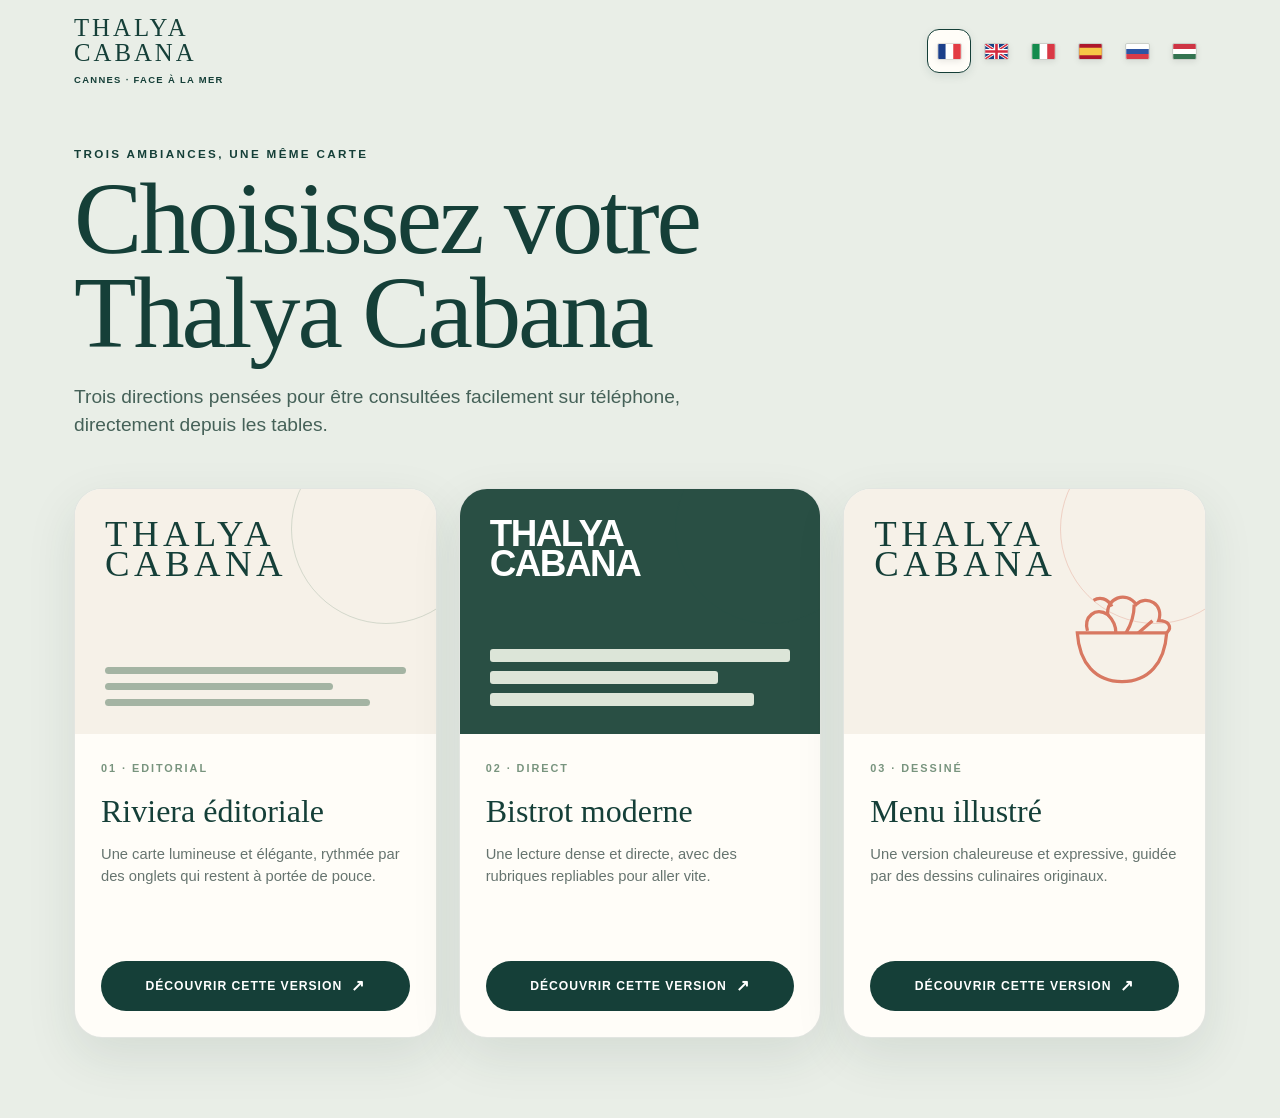
==== index.html @ 879c3354 "feat: add multilingual Thalya Cabana menu" ====
<!doctype html>
<html lang="fr">
<head>
  <meta charset="utf-8">
  <meta name="viewport" content="width=device-width, initial-scale=1">
  <meta name="theme-color" content="#e9eee7">
  <title>Thalya Cabana · Propositions de menu</title>
  <link rel="stylesheet" href="assets/base.css">
  <link rel="stylesheet" href="assets/showcase.css">
  <script defer src="assets/i18n.js"></script>
  <script defer src="assets/app.js"></script>
</head>
<body>
  <a class="skip-link" href="#main" data-i18n="skip">Aller au contenu</a>
  <header class="site-header showcase-header">
    <a class="brand" href="index.html" aria-label="Thalya Cabana, accueil" data-i18n-aria="homeLabel">
      <strong>Thalya<br>Cabana</strong><span data-i18n="brandLine">Cannes · face à la mer</span>
    </a>
    <div class="language-switcher" data-language-switcher aria-label="Choix de la langue" data-i18n-aria="languageChoice"></div>
  </header>

  <main class="showcase-main" id="main">
    <section class="showcase-intro">
      <p class="eyebrow" data-i18n="chooseEyebrow">Trois ambiances, une même carte</p>
      <h1 data-i18n="chooseTitle">Choisissez votre Thalya Cabana</h1>
      <p data-i18n="chooseIntro">Trois directions pensées pour être consultées facilement sur téléphone, directement depuis les tables.</p>
    </section>

    <section class="concept-grid" aria-label="Propositions de menu" data-i18n-aria="conceptsLabel">
      <article class="concept-card riviera">
        <div class="concept-preview" aria-hidden="true">
          <div class="mini-brand"><span>Thalya</span><span>Cabana</span></div>
          <div class="mini-lines"><i></i><i></i><i></i></div>
        </div>
        <div class="concept-copy">
          <span class="concept-number">01 · EDITORIAL</span>
          <h2 data-i18n="rivieraTitle">Riviera éditoriale</h2>
          <p data-i18n="rivieraDesc">Une carte lumineuse et élégante, rythmée par des onglets qui restent à portée de pouce.</p>
          <a class="concept-link" href="riviera.html" data-i18n="openVersion">Découvrir cette version</a>
        </div>
      </article>

      <article class="concept-card bistrot">
        <div class="concept-preview" aria-hidden="true">
          <div class="mini-brand"><span>Thalya</span><span>Cabana</span></div>
          <div class="mini-lines"><i></i><i></i><i></i></div>
        </div>
        <div class="concept-copy">
          <span class="concept-number">02 · DIRECT</span>
          <h2 data-i18n="bistrotTitle">Bistrot moderne</h2>
          <p data-i18n="bistrotDesc">Une lecture dense et directe, avec des rubriques repliables pour aller vite.</p>
          <a class="concept-link" href="bistrot.html" data-i18n="openVersion">Découvrir cette version</a>
        </div>
      </article>

      <article class="concept-card illustrated">
        <div class="concept-preview" aria-hidden="true">
          <div class="mini-brand"><span>Thalya</span><span>Cabana</span></div>
          <svg class="preview-doodle"><use href="assets/icons.svg#bowl"></use></svg>
        </div>
        <div class="concept-copy">
          <span class="concept-number">03 · DESSINÉ</span>
          <h2 data-i18n="illustratedTitle">Menu illustré</h2>
          <p data-i18n="illustratedDesc">Une version chaleureuse et expressive, guidée par des dessins culinaires originaux.</p>
          <a class="concept-link" href="illustre.html" data-i18n="openVersion">Découvrir cette version</a>
        </div>
      </article>
    </section>
  </main>
</body>
</html>
---- assets/base.css ----
:root {
  --cream: #f6f1e8;
  --paper: #fffdf8;
  --sage: #78947e;
  --sage-light: #dce5d8;
  --forest: #153f38;
  --ink: #1c302c;
  --muted: #66746f;
  --coral: #d87861;
  --line: rgba(21, 63, 56, 0.18);
  --shadow: 0 18px 50px rgba(30, 55, 46, 0.1);
  --sans: ui-sans-serif, -apple-system, BlinkMacSystemFont, "Segoe UI", sans-serif;
  --serif: ui-serif, Georgia, "Times New Roman", serif;
}

*, *::before, *::after { box-sizing: border-box; }
html { scroll-behavior: smooth; background: var(--cream); }
body { margin: 0; color: var(--ink); background: var(--cream); font-family: var(--sans); line-height: 1.5; }
button, a { -webkit-tap-highlight-color: transparent; }
a { color: inherit; }
img, svg { display: block; }
button { font: inherit; }
:focus-visible { outline: 3px solid var(--coral); outline-offset: 3px; }

.skip-link {
  position: fixed; left: 12px; top: 8px; z-index: 1000; padding: 10px 14px;
  color: white; background: var(--forest); border-radius: 8px; transform: translateY(-150%);
}
.skip-link:focus { transform: none; }

.site-header {
  position: relative; z-index: 30; display: flex; align-items: flex-start; justify-content: space-between;
  gap: 10px; width: min(1180px, 100%); margin: 0 auto; padding: 16px 16px 10px;
}
.brand { display: inline-flex; flex-direction: column; flex: 0 1 145px; text-decoration: none; color: var(--forest); }
.brand strong { font-family: var(--serif); font-size: clamp(1.15rem, 6vw, 1.55rem); font-weight: 500; line-height: .86; letter-spacing: .12em; text-transform: uppercase; }
.brand span { margin-top: 7px; font-size: .59rem; font-weight: 700; letter-spacing: .14em; text-transform: uppercase; }

.language-switcher { display: grid; grid-template-columns: repeat(3, 44px); gap: 3px; justify-content: end; }
.language-button {
  display: grid; width: 44px; height: 44px; place-items: center; padding: 0; border: 1px solid transparent;
  border-radius: 12px; background: transparent; cursor: pointer; transition: background .2s, border-color .2s, transform .2s;
}
.language-button img { width: 25px; height: 17px; border: 1px solid rgba(0,0,0,.13); border-radius: 2px; box-shadow: 0 2px 6px rgba(0,0,0,.08); }
.language-button:hover { background: rgba(255,255,255,.7); }
.language-button[aria-pressed="true"] { border-color: var(--forest); background: var(--paper); box-shadow: 0 3px 10px rgba(21,63,56,.1); }
.language-button:active { transform: scale(.94); }

.menu-hero { position: relative; padding: 36px 20px 42px; text-align: center; overflow: hidden; }
.menu-hero::before { content: ""; position: absolute; inset: 0; pointer-events: none; }
.eyebrow { margin: 0 0 10px; color: var(--sage); font-size: .73rem; font-weight: 800; letter-spacing: .2em; text-transform: uppercase; }
.menu-hero h1 { position: relative; margin: 0; color: var(--forest); font-family: var(--serif); font-size: clamp(3.2rem, 17vw, 6.8rem); font-weight: 400; line-height: .78; letter-spacing: .08em; text-transform: uppercase; }
.menu-hero h1 span { display: block; }
.menu-hero-tagline { position: relative; margin: 24px auto 0; font-size: .78rem; font-weight: 700; letter-spacing: .12em; text-transform: uppercase; }
.menu-hero-note { position: relative; margin: 6px 0 0; font-family: var(--serif); font-size: 1.2rem; font-style: italic; }

.menu-shell { width: min(1120px, 100%); margin: 0 auto; padding: 0 14px 100px; }
.menu-section { scroll-margin-top: 132px; }
.section-heading { display: flex; align-items: center; gap: 12px; margin-bottom: 16px; }
.section-heading h2 { margin: 0; color: var(--forest); font-family: var(--serif); font-size: clamp(1.65rem, 8vw, 2.4rem); font-weight: 500; line-height: 1; }
.section-icon { width: 42px; height: 42px; flex: 0 0 42px; color: var(--coral); fill: none; stroke: currentColor; stroke-linecap: round; stroke-linejoin: round; stroke-width: 2; }
.section-subtitle { margin: 5px 0 0; color: var(--sage); font-size: .72rem; font-weight: 800; letter-spacing: .09em; text-transform: uppercase; }
.items-list { display: grid; gap: 0; }
.menu-item { position: relative; padding: 13px 0; border-bottom: 1px solid var(--line); }
.menu-item:last-child { border-bottom: 0; }
.item-main { display: grid; grid-template-columns: minmax(0, 1fr) auto; align-items: baseline; gap: 12px; }
.item-name { min-width: 0; font-size: .92rem; font-weight: 800; letter-spacing: .025em; text-transform: uppercase; overflow-wrap: anywhere; }
.item-price { color: var(--forest); font-family: var(--serif); font-size: 1.12rem; font-variant-numeric: tabular-nums; white-space: nowrap; }
.item-details { max-width: 46rem; margin: 3px 0 0; color: var(--muted); font-size: .75rem; line-height: 1.48; }

.back-link { display: inline-flex; align-items: center; gap: 8px; min-height: 44px; margin: 12px 16px; color: var(--forest); font-size: .75rem; font-weight: 800; letter-spacing: .08em; text-decoration: none; text-transform: uppercase; }
.back-link::before { content: "←"; font-size: 1.1rem; }
.site-footer { padding: 34px 20px 42px; color: var(--cream); background: var(--forest); text-align: center; }
.footer-brand { margin: 0 0 12px; font-family: var(--serif); font-size: 1.55rem; letter-spacing: .12em; text-transform: uppercase; }
.footer-note { margin: 0 0 20px; color: var(--sage-light); font-family: var(--serif); font-style: italic; }
.footer-links { display: flex; flex-wrap: wrap; justify-content: center; gap: 8px 20px; font-size: .78rem; font-weight: 700; letter-spacing: .04em; }
.footer-links a { min-height: 44px; display: inline-flex; align-items: center; color: white; text-underline-offset: 4px; }

@media (max-width: 350px) {
  .site-header { gap: 4px; padding-inline: 10px; }
  .brand { flex-basis: 116px; }
  .brand strong { font-size: 1.05rem; letter-spacing: .08em; }
  .brand span { font-size: .5rem; }
  .language-switcher { grid-template-columns: repeat(3, 40px); }
  .language-button { width: 40px; height: 44px; }
}

@media (min-width: 560px) {
  .site-header { align-items: center; padding-inline: 24px; }
  .brand { flex-basis: 220px; }
  .brand strong { line-height: 1; }
  .language-switcher { grid-template-columns: repeat(6, 44px); }
  .menu-shell { padding-inline: 24px; }
}

@media (min-width: 800px) {
  .menu-hero { padding-block: 60px 70px; }
  .menu-hero h1 span { display: inline; }
  .menu-hero h1 span + span::before { content: " "; }
  .menu-grid { display: grid; grid-template-columns: repeat(2, minmax(0, 1fr)); gap: 28px; align-items: start; }
}

@media (prefers-reduced-motion: reduce) {
  html { scroll-behavior: auto; }
  *, *::before, *::after { animation-duration: .01ms !important; animation-iteration-count: 1 !important; transition-duration: .01ms !important; }
}
---- assets/showcase.css ----
body { background: #e9eee7; }
.showcase-header { position: relative; }
.showcase-main { width: min(1180px, 100%); margin: 0 auto; padding: 48px 16px 80px; }
.showcase-intro { max-width: 780px; }
.showcase-intro .eyebrow { color: var(--forest); }
.showcase-intro h1 { margin: 0; color: var(--forest); font-family: var(--serif); font-size: clamp(2.8rem, 12vw, 6.4rem); font-weight: 400; line-height: .92; letter-spacing: -.03em; }
.showcase-intro > p:last-child { max-width: 630px; margin: 22px 0 0; color: #456158; font-size: clamp(1rem, 3vw, 1.2rem); }
.concept-grid { display: grid; gap: 22px; margin-top: 48px; }
.concept-card { --accent: var(--sage); position: relative; display: flex; min-height: 480px; flex-direction: column; overflow: hidden; border: 1px solid rgba(21,63,56,.12); border-radius: 28px; color: var(--ink); background: var(--paper); box-shadow: var(--shadow); }
.concept-preview { position: relative; min-height: 245px; padding: 30px; overflow: hidden; background: var(--cream); }
.concept-preview::after { content: ""; position: absolute; width: 190px; height: 190px; right: -45px; top: -55px; border: 1px solid var(--accent); border-radius: 50%; opacity: .28; }
.mini-brand { position: relative; z-index: 1; color: var(--forest); font-family: var(--serif); font-size: 2.3rem; line-height: .8; letter-spacing: .12em; text-transform: uppercase; }
.mini-brand span { display: block; }
.mini-lines { position: absolute; inset: auto 30px 28px; display: grid; gap: 9px; }
.mini-lines i { display: block; height: 7px; border-radius: 10px; background: color-mix(in srgb, var(--accent), transparent 35%); }
.mini-lines i:nth-child(2) { width: 76%; }.mini-lines i:nth-child(3) { width: 88%; }
.concept-card.bistrot { --accent: #294f44; }
.concept-card.bistrot .concept-preview { color: white; background: #294f44; }
.concept-card.bistrot .mini-brand { color: white; font-family: var(--sans); font-weight: 900; letter-spacing: -.04em; }
.concept-card.bistrot .mini-lines i { height: 13px; border-radius: 3px; background: #dce5d8; }
.concept-card.illustrated { --accent: var(--coral); }
.preview-doodle { position: absolute; right: 18px; bottom: 30px; width: 130px; height: 130px; color: var(--coral); fill: none; stroke: currentColor; stroke-width: 1.6; }
.concept-copy { display: flex; flex: 1; flex-direction: column; padding: 26px; }
.concept-number { color: var(--sage); font-size: .68rem; font-weight: 900; letter-spacing: .18em; }
.concept-copy h2 { margin: 10px 0 8px; color: var(--forest); font-family: var(--serif); font-size: 2rem; font-weight: 500; }
.concept-copy p { margin: 0; color: var(--muted); font-size: .92rem; }
.concept-link { display: inline-flex; align-items: center; justify-content: center; min-height: 50px; margin-top: auto; padding: 12px 20px; border-radius: 999px; color: white; background: var(--forest); font-size: .76rem; font-weight: 800; letter-spacing: .08em; text-decoration: none; text-transform: uppercase; }
.concept-link::after { content: "↗"; margin-left: 9px; font-size: 1rem; }
@media (min-width: 760px) { .showcase-main { padding-inline: 24px; }.concept-grid { grid-template-columns: repeat(3, minmax(0,1fr)); }.concept-card { min-height: 550px; } }
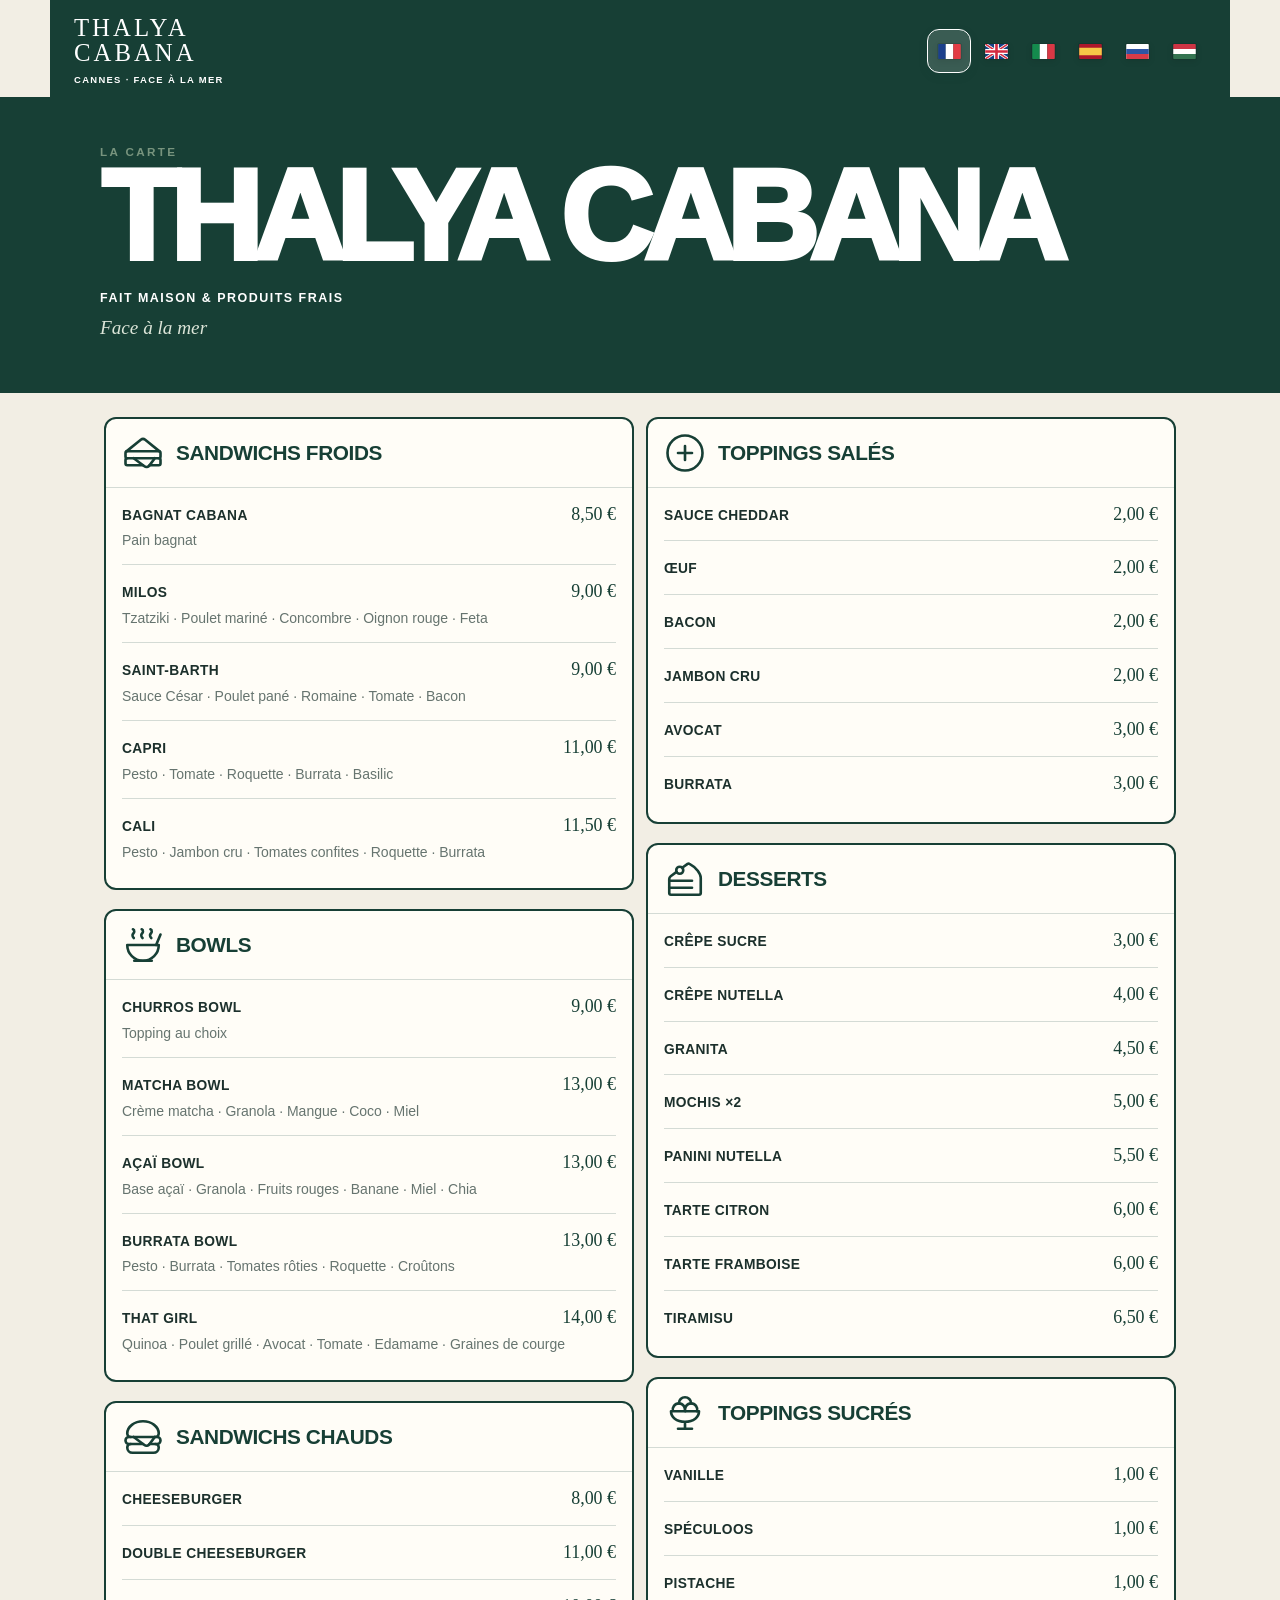
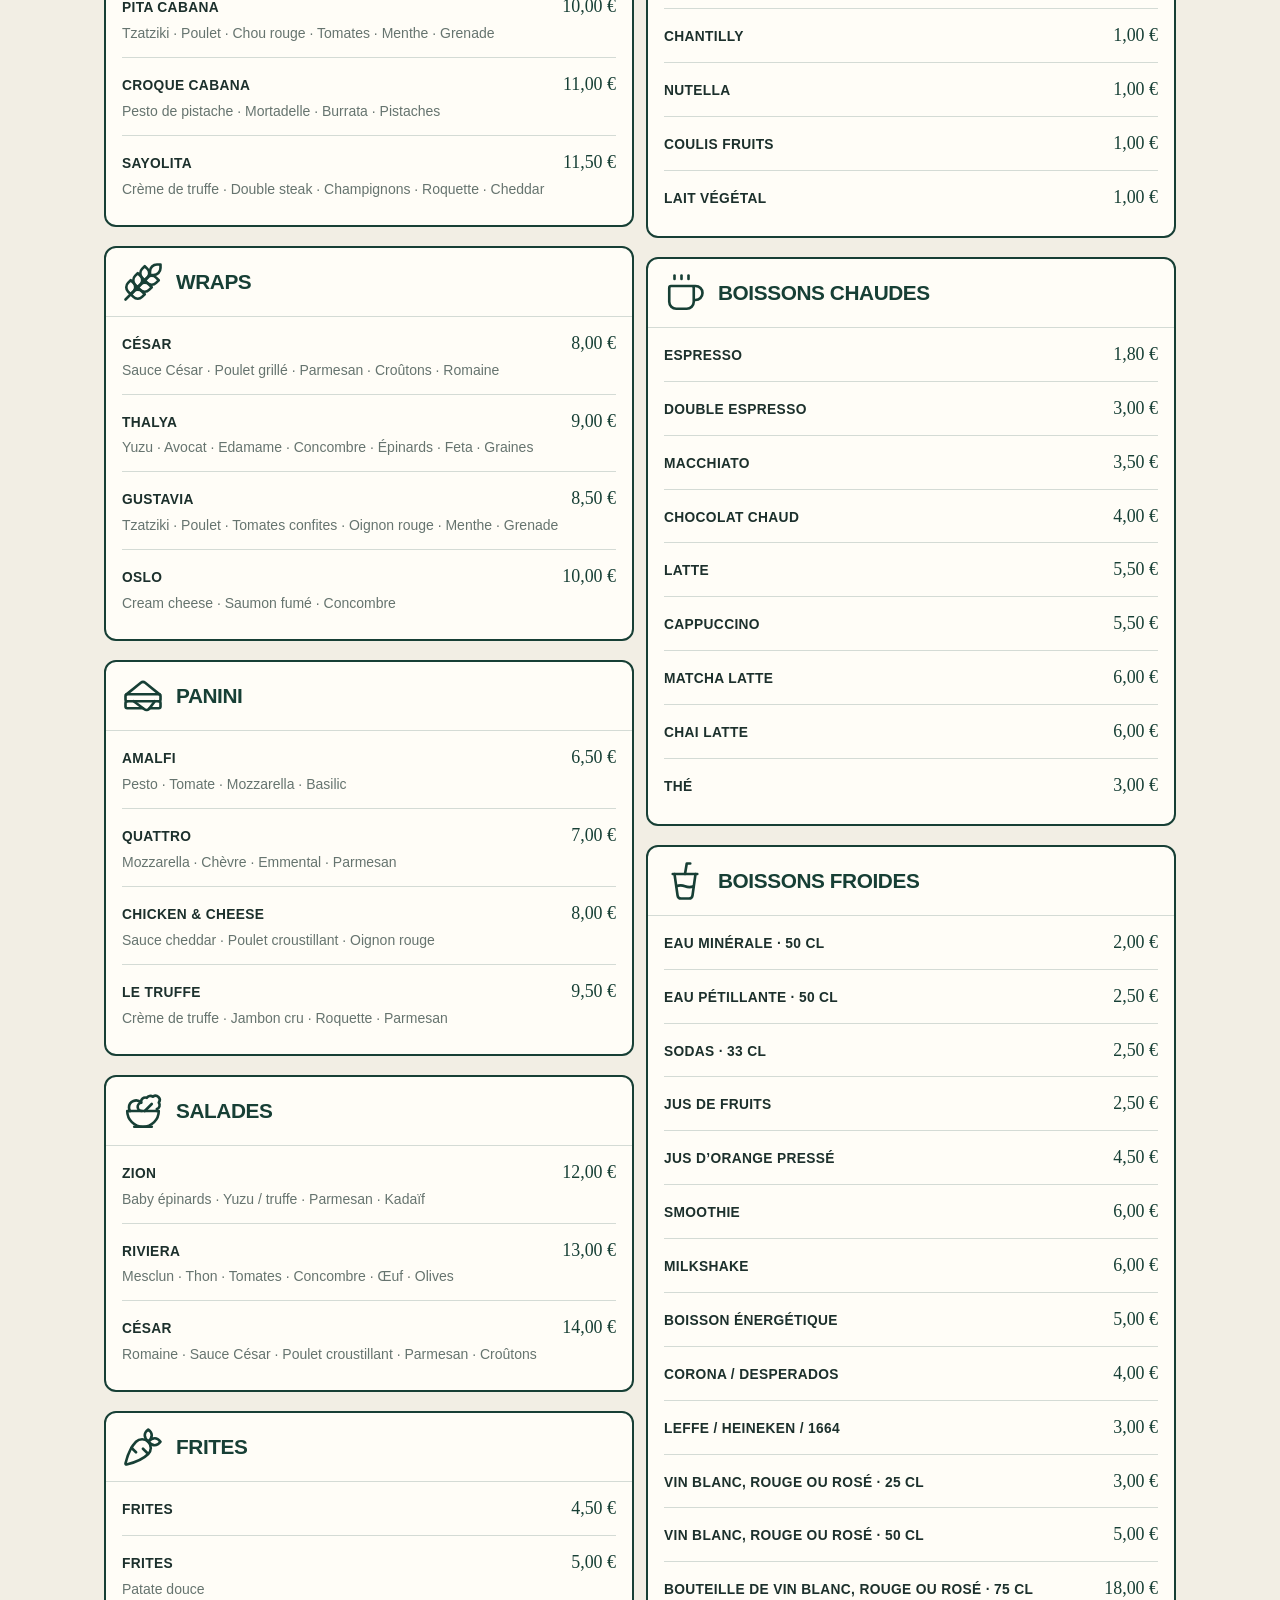
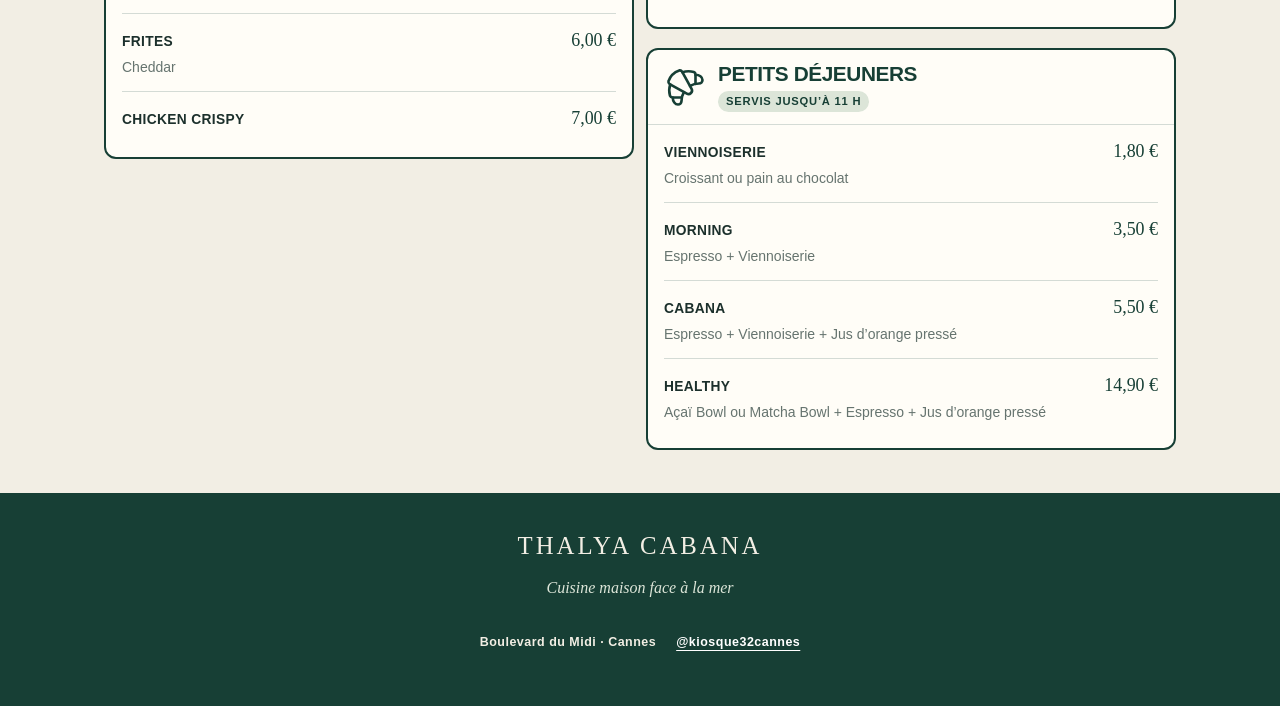
==== commit 95e718e3: "Simplify site to the Bistrot menu" ====
--- a/index.html
+++ b/index.html
@@ -3,69 +3,39 @@
 <head>
   <meta charset="utf-8">
   <meta name="viewport" content="width=device-width, initial-scale=1">
-  <meta name="theme-color" content="#e9eee7">
-  <title>Thalya Cabana · Propositions de menu</title>
+  <meta name="theme-color" content="#173f35">
+  <title>Thalya Cabana &middot; Menu</title>
   <link rel="stylesheet" href="assets/base.css">
-  <link rel="stylesheet" href="assets/showcase.css">
+  <link rel="stylesheet" href="assets/bistrot.css">
   <script defer src="assets/i18n.js"></script>
+  <script defer src="assets/menu-data.js"></script>
   <script defer src="assets/app.js"></script>
 </head>
-<body>
+<body class="variant-bistrot">
   <a class="skip-link" href="#main" data-i18n="skip">Aller au contenu</a>
-  <header class="site-header showcase-header">
-    <a class="brand" href="index.html" aria-label="Thalya Cabana, accueil" data-i18n-aria="homeLabel">
-      <strong>Thalya<br>Cabana</strong><span data-i18n="brandLine">Cannes · face à la mer</span>
-    </a>
+  <header class="site-header">
+    <a class="brand" href="#main" aria-label="Thalya Cabana, menu" data-i18n-aria="homeLabel"><strong>Thalya<br>Cabana</strong><span data-i18n="brandLine">Cannes &middot; face &agrave; la mer</span></a>
     <div class="language-switcher" data-language-switcher aria-label="Choix de la langue" data-i18n-aria="languageChoice"></div>
   </header>
-
-  <main class="showcase-main" id="main">
-    <section class="showcase-intro">
-      <p class="eyebrow" data-i18n="chooseEyebrow">Trois ambiances, une même carte</p>
-      <h1 data-i18n="chooseTitle">Choisissez votre Thalya Cabana</h1>
-      <p data-i18n="chooseIntro">Trois directions pensées pour être consultées facilement sur téléphone, directement depuis les tables.</p>
-    </section>
-
-    <section class="concept-grid" aria-label="Propositions de menu" data-i18n-aria="conceptsLabel">
-      <article class="concept-card riviera">
-        <div class="concept-preview" aria-hidden="true">
-          <div class="mini-brand"><span>Thalya</span><span>Cabana</span></div>
-          <div class="mini-lines"><i></i><i></i><i></i></div>
-        </div>
-        <div class="concept-copy">
-          <span class="concept-number">01 · EDITORIAL</span>
-          <h2 data-i18n="rivieraTitle">Riviera éditoriale</h2>
-          <p data-i18n="rivieraDesc">Une carte lumineuse et élégante, rythmée par des onglets qui restent à portée de pouce.</p>
-          <a class="concept-link" href="riviera.html" data-i18n="openVersion">Découvrir cette version</a>
-        </div>
-      </article>
-
-      <article class="concept-card bistrot">
-        <div class="concept-preview" aria-hidden="true">
-          <div class="mini-brand"><span>Thalya</span><span>Cabana</span></div>
-          <div class="mini-lines"><i></i><i></i><i></i></div>
-        </div>
-        <div class="concept-copy">
-          <span class="concept-number">02 · DIRECT</span>
-          <h2 data-i18n="bistrotTitle">Bistrot moderne</h2>
-          <p data-i18n="bistrotDesc">Une lecture dense et directe, avec des rubriques repliables pour aller vite.</p>
-          <a class="concept-link" href="bistrot.html" data-i18n="openVersion">Découvrir cette version</a>
-        </div>
-      </article>
-
-      <article class="concept-card illustrated">
-        <div class="concept-preview" aria-hidden="true">
-          <div class="mini-brand"><span>Thalya</span><span>Cabana</span></div>
-          <svg class="preview-doodle"><use href="assets/icons.svg#bowl"></use></svg>
-        </div>
-        <div class="concept-copy">
-          <span class="concept-number">03 · DESSINÉ</span>
-          <h2 data-i18n="illustratedTitle">Menu illustré</h2>
-          <p data-i18n="illustratedDesc">Une version chaleureuse et expressive, guidée par des dessins culinaires originaux.</p>
-          <a class="concept-link" href="illustre.html" data-i18n="openVersion">Découvrir cette version</a>
-        </div>
-      </article>
-    </section>
+  <main id="main">
+    <section class="menu-hero"><div class="menu-hero-inner">
+      <p class="eyebrow" data-i18n="menu">La carte</p>
+      <h1><span>Thalya</span><span>Cabana</span></h1>
+      <p class="menu-hero-tagline" data-i18n="madeFresh">Fait maison &amp; produits frais</p>
+      <p class="menu-hero-note" data-i18n="facingSea">Face &agrave; la mer</p>
+    </div></section>
+    <nav class="bistrot-category-nav" data-i18n-aria="categories">
+      <div class="bistrot-category-tabs" data-bistrot-category-tabs></div>
+    </nav>
+    <div class="menu-shell"><div class="accordion-menu" data-menu-root></div></div>
   </main>
+  <footer class="site-footer">
+    <p class="footer-brand">Thalya Cabana</p>
+    <p class="footer-note" data-i18n="footerNote">Cuisine maison face &agrave; la mer</p>
+    <div class="footer-links">
+      <span data-i18n="address">Boulevard du Midi &middot; Cannes</span>
+      <a href="https://www.instagram.com/kiosque32cannes/" data-i18n-aria="instagramLabel">@kiosque32cannes</a>
+    </div>
+  </footer>
 </body>
 </html>
--- a/assets/base.css
+++ b/assets/base.css
@@ -68,13 +68,13 @@
 .item-price { color: var(--forest); font-family: var(--serif); font-size: 1.12rem; font-variant-numeric: tabular-nums; white-space: nowrap; }
 .item-details { max-width: 46rem; margin: 3px 0 0; color: var(--muted); font-size: .75rem; line-height: 1.48; }
 
-.back-link { display: inline-flex; align-items: center; gap: 8px; min-height: 44px; margin: 12px 16px; color: var(--forest); font-size: .75rem; font-weight: 800; letter-spacing: .08em; text-decoration: none; text-transform: uppercase; }
-.back-link::before { content: "←"; font-size: 1.1rem; }
 .site-footer { padding: 34px 20px 42px; color: var(--cream); background: var(--forest); text-align: center; }
 .footer-brand { margin: 0 0 12px; font-family: var(--serif); font-size: 1.55rem; letter-spacing: .12em; text-transform: uppercase; }
 .footer-note { margin: 0 0 20px; color: var(--sage-light); font-family: var(--serif); font-style: italic; }
-.footer-links { display: flex; flex-wrap: wrap; justify-content: center; gap: 8px 20px; font-size: .78rem; font-weight: 700; letter-spacing: .04em; }
-.footer-links a { min-height: 44px; display: inline-flex; align-items: center; color: white; text-underline-offset: 4px; }
+.footer-links { display: flex; flex-direction: column; align-items: center; justify-content: center; gap: 0; font-size: .78rem; font-weight: 700; letter-spacing: .04em; }
+.footer-links > span,
+.footer-links > a { display: inline-flex; min-height: 44px; align-items: center; justify-content: center; }
+.footer-links a { color: white; text-underline-offset: 4px; }
 
 @media (max-width: 350px) {
   .site-header { gap: 4px; padding-inline: 10px; }
@@ -91,6 +91,7 @@
   .brand strong { line-height: 1; }
   .language-switcher { grid-template-columns: repeat(6, 44px); }
   .menu-shell { padding-inline: 24px; }
+  .footer-links { flex-direction: row; gap: 20px; }
 }
 
 @media (min-width: 800px) {
--- a/assets/bistrot.css
+++ b/assets/bistrot.css
@@ -0,0 +1,40 @@
+.variant-bistrot { --cream: #f2eee4; --paper: #fffdf7; --forest: #173f35; }
+.variant-bistrot .site-header { color: white; background: var(--forest); }
+.variant-bistrot .brand { color: white; }
+.variant-bistrot .language-button:hover { background: rgba(255,255,255,.12); }
+.variant-bistrot .language-button[aria-pressed="true"] { border-color: white; background: rgba(255,255,255,.15); }
+.variant-bistrot .menu-hero { padding-block: 46px 50px; color: white; background: var(--forest); text-align: left; }
+.variant-bistrot .menu-hero-inner { width: min(1080px, 100%); margin: 0 auto; }
+.variant-bistrot .menu-hero h1 { color: white; font-family: var(--sans); font-size: clamp(3.3rem, 17vw, 8rem); font-weight: 950; line-height: .74; letter-spacing: -.075em; }
+.variant-bistrot .menu-hero-tagline { margin-left: 0; }
+.variant-bistrot .menu-hero-note { color: var(--sage-light); }
+.bistrot-category-nav { position: sticky; top: 0; z-index: 25; border-bottom: 1px solid rgba(23,63,53,.18); background: rgba(242,238,228,.96); box-shadow: 0 7px 18px rgba(23,63,53,.08); backdrop-filter: blur(11px); }
+.bistrot-category-tabs { display: flex; gap: 7px; max-width: 72rem; margin: 0 auto; padding: 8px max(13px,env(safe-area-inset-left)); overflow-x: auto; scrollbar-width: none; }
+.bistrot-category-tabs::-webkit-scrollbar { display: none; }
+.bistrot-category-tab { display: inline-flex; min-height: 44px; flex: 0 0 auto; align-items: center; padding: 8px 13px; border: 1px solid rgba(23,63,53,.3); border-radius: 999px; color: var(--forest); font-size: .78rem; font-weight: 800; line-height: 1.1; text-decoration: none; text-transform: uppercase; white-space: nowrap; }
+.bistrot-category-tab[aria-current="true"] { border-color: var(--forest); color: var(--cream); background: var(--forest); }
+.bistrot-category-tab:focus-visible { outline: 3px solid var(--sage); outline-offset: 2px; }
+.variant-bistrot .menu-shell { padding-top: 24px; padding-bottom: 24px; }
+.accordion-menu { display: grid; gap: 9px; }
+.menu-accordion { overflow: hidden; border: 2px solid var(--forest); border-radius: 12px; background: var(--paper); scroll-margin-top: 76px; }
+.menu-accordion summary { display: flex; min-height: 68px; align-items: center; gap: 12px; padding: 12px 14px; color: var(--forest); cursor: pointer; list-style: none; }
+.menu-accordion summary::-webkit-details-marker { display: none; }
+.menu-accordion summary:focus-visible { outline: none; box-shadow: inset 0 0 0 3px var(--sage); }
+.menu-accordion summary .section-icon { width: 42px; height: 42px; flex-basis: 42px; padding: 2px; color: var(--forest); }
+.variant-bistrot .lucide-icon { display: block; color: var(--forest); background-color: currentColor; -webkit-mask: var(--lucide-icon) center / contain no-repeat; mask: var(--lucide-icon) center / contain no-repeat; }
+.accordion-label { display: flex; min-width: 0; flex: 1; flex-direction: column; align-items: flex-start; gap: 5px; }
+.accordion-title { min-width: 0; margin: 0; font-size: clamp(1rem, 5vw, 1.3rem); font-weight: 900; line-height: 1.15; letter-spacing: -.02em; text-transform: uppercase; }
+.bistrot-important-note { display: inline-flex; padding: 4px 8px; border-radius: 999px; color: var(--forest); background: var(--sage-light); font-size: .7rem; font-weight: 900; line-height: 1.2; letter-spacing: .07em; text-transform: uppercase; }
+.accordion-arrow { display: grid; width: 40px; height: 40px; margin-left: auto; flex: 0 0 40px; place-items: center; border-radius: 50%; color: white; background: var(--sage); }
+.accordion-arrow::before { content: ""; width: 20px; height: 20px; background: currentColor; -webkit-mask: url("lucide/chevron-down.svg") center / contain no-repeat; mask: url("lucide/chevron-down.svg") center / contain no-repeat; transition: transform .2s; }
+.menu-accordion[open] .accordion-arrow::before { transform: rotate(180deg); }
+.accordion-content { padding: 0 16px 12px; border-top: 1px solid var(--line); }
+.variant-bistrot .item-name { font-size: .86rem; }
+.variant-bistrot .item-details { font-size: 14px; line-height: 1.5; }
+@media (min-width: 760px) {
+  .bistrot-category-nav { display: none; }
+  .accordion-menu { display: block; columns: 2; column-gap: 12px; }
+  .menu-static-section { display: inline-block; width: 100%; margin: 0 0 12px; break-inside: avoid; }
+  .bistrot-section-heading { display: flex; min-height: 68px; align-items: center; gap: 12px; padding: 12px 16px; color: var(--forest); }
+  .bistrot-section-heading .section-icon { width: 42px; height: 42px; flex: 0 0 42px; padding: 2px; }
+}
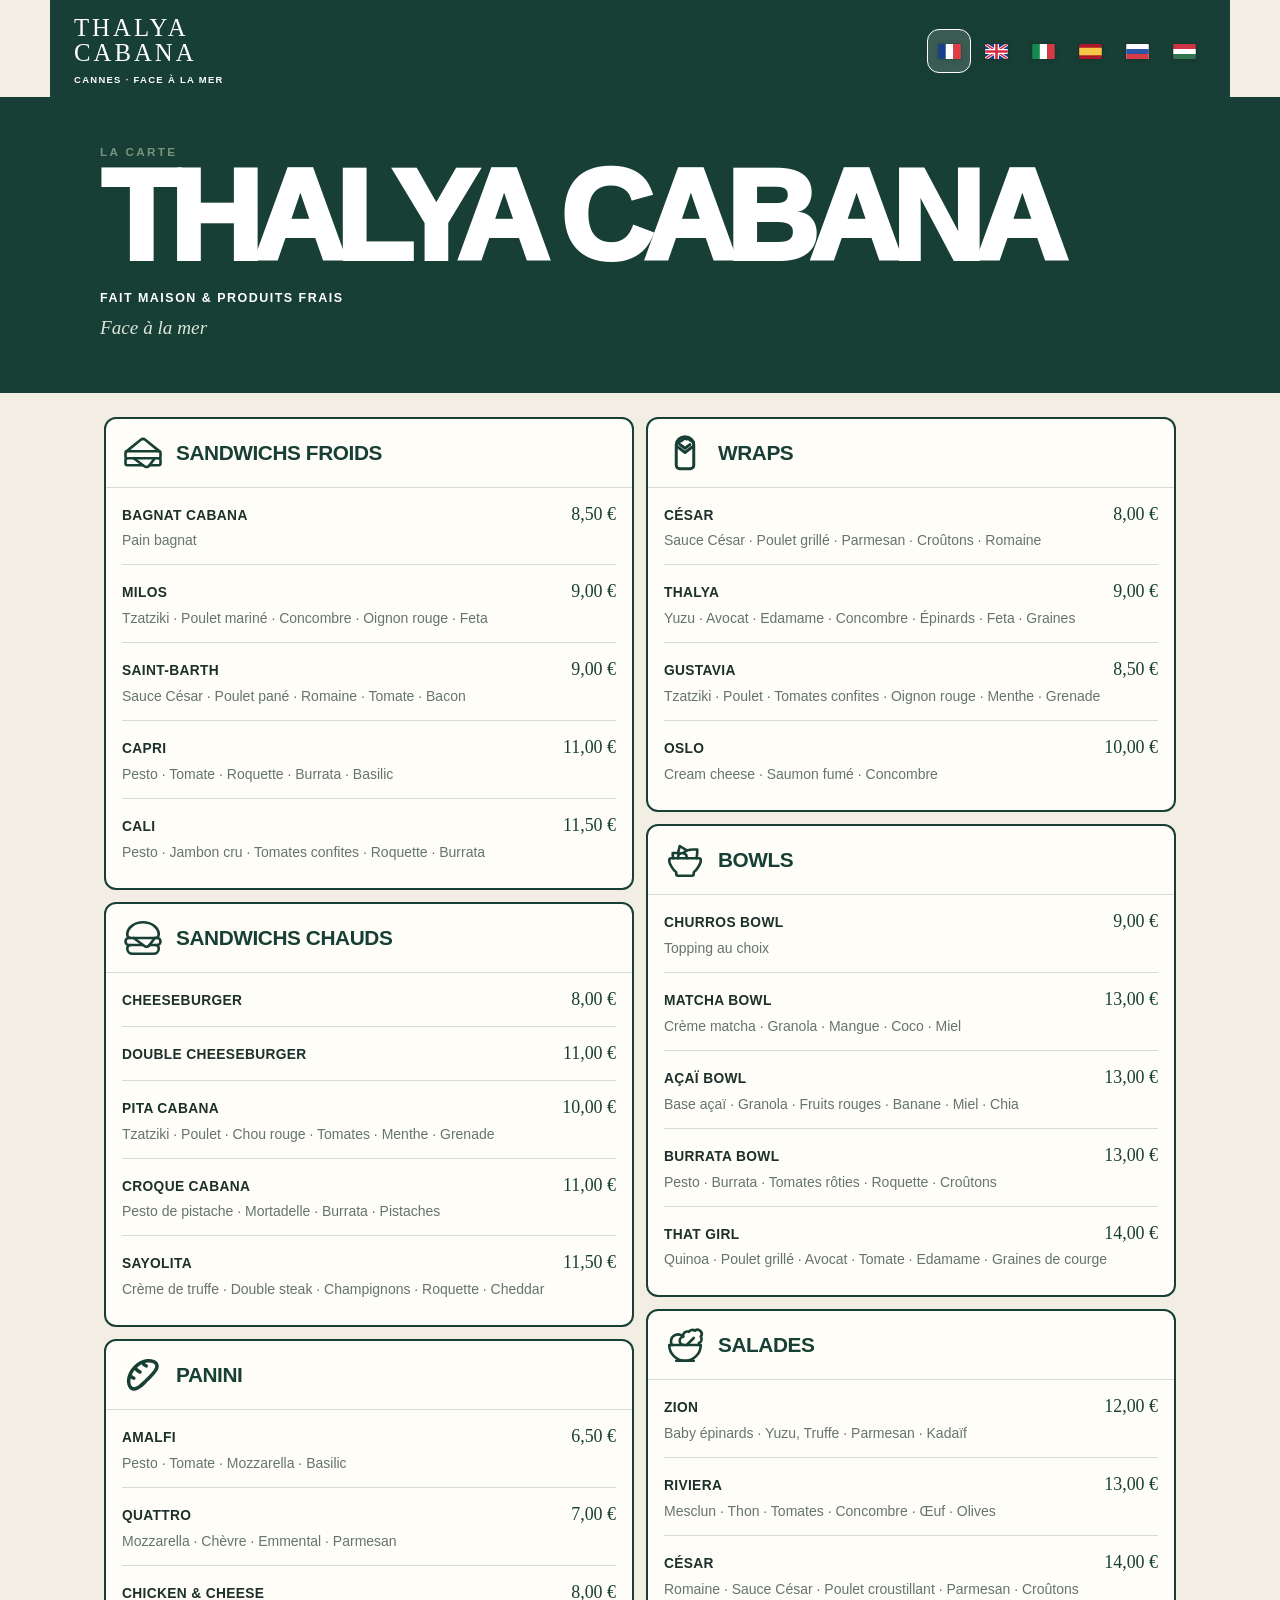
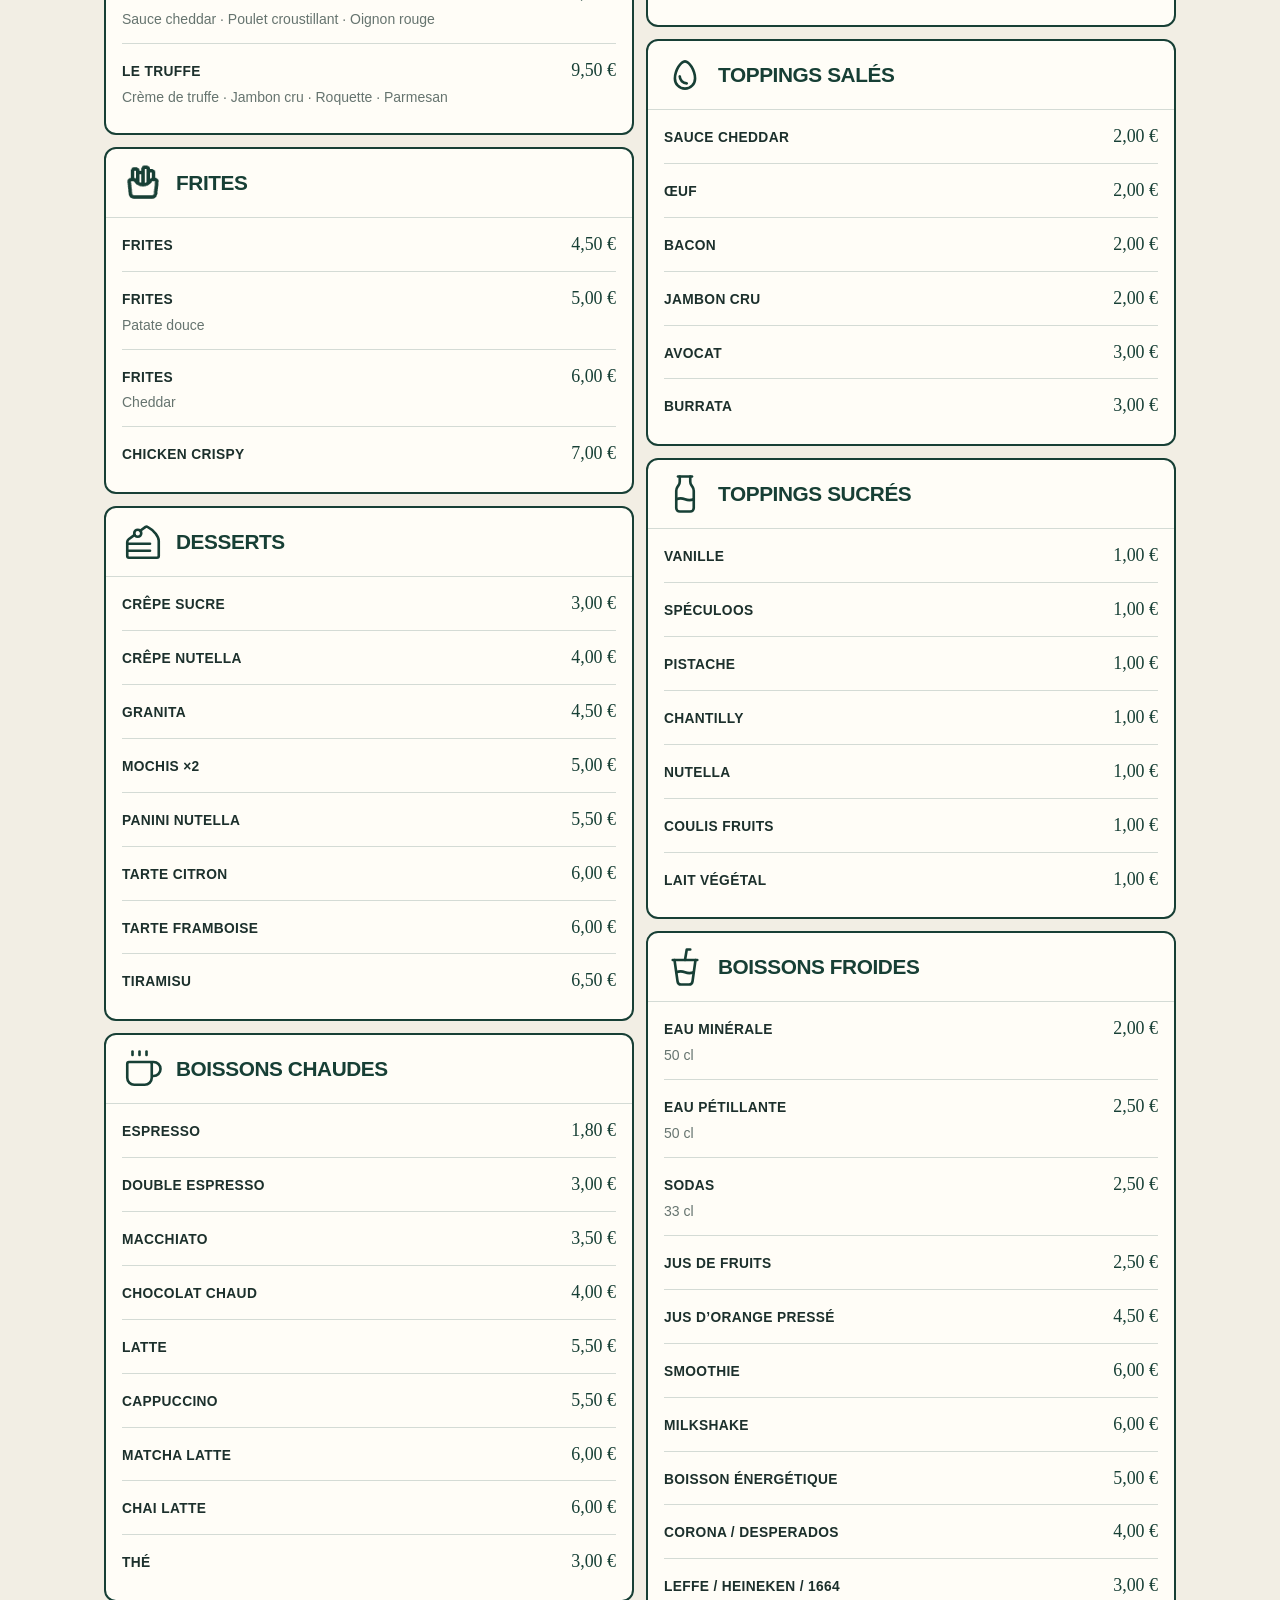
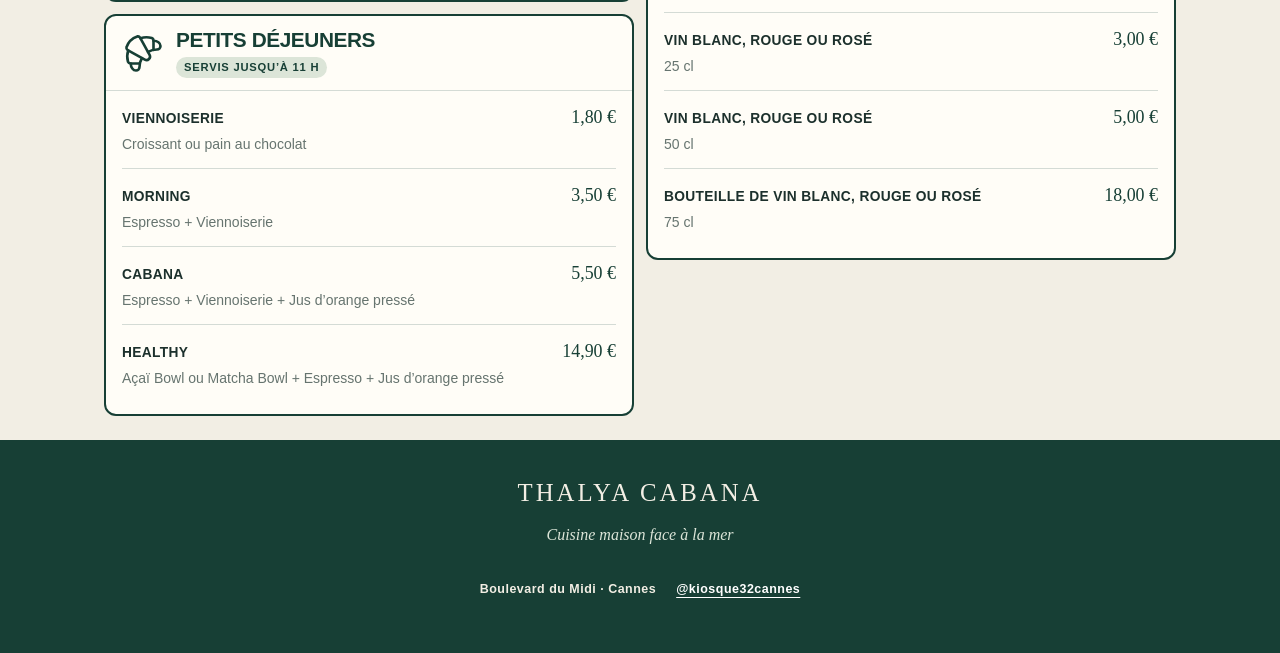
==== commit c1f93f2c: "Bust cached menu assets" ====
--- a/index.html
+++ b/index.html
@@ -5,11 +5,11 @@
   <meta name="viewport" content="width=device-width, initial-scale=1">
   <meta name="theme-color" content="#173f35">
   <title>Thalya Cabana &middot; Menu</title>
-  <link rel="stylesheet" href="assets/base.css">
-  <link rel="stylesheet" href="assets/bistrot.css">
-  <script defer src="assets/i18n.js"></script>
-  <script defer src="assets/menu-data.js"></script>
-  <script defer src="assets/app.js"></script>
+  <link rel="stylesheet" href="assets/base.css?v=20260716-1">
+  <link rel="stylesheet" href="assets/bistrot.css?v=20260716-1">
+  <script defer src="assets/i18n.js?v=20260716-1"></script>
+  <script defer src="assets/menu-data.js?v=20260716-1"></script>
+  <script defer src="assets/app.js?v=20260716-1"></script>
 </head>
 <body class="variant-bistrot">
   <a class="skip-link" href="#main" data-i18n="skip">Aller au contenu</a>
--- a/assets/bistrot.css
+++ b/assets/bistrot.css
@@ -21,20 +21,22 @@
 .menu-accordion summary::-webkit-details-marker { display: none; }
 .menu-accordion summary:focus-visible { outline: none; box-shadow: inset 0 0 0 3px var(--sage); }
 .menu-accordion summary .section-icon { width: 42px; height: 42px; flex-basis: 42px; padding: 2px; color: var(--forest); }
-.variant-bistrot .lucide-icon { display: block; color: var(--forest); background-color: currentColor; -webkit-mask: var(--lucide-icon) center / contain no-repeat; mask: var(--lucide-icon) center / contain no-repeat; }
+.variant-bistrot .category-icon { display: block; color: var(--forest); background-color: currentColor; -webkit-mask: var(--category-icon) center / contain no-repeat; mask: var(--category-icon) center / contain no-repeat; }
 .accordion-label { display: flex; min-width: 0; flex: 1; flex-direction: column; align-items: flex-start; gap: 5px; }
 .accordion-title { min-width: 0; margin: 0; font-size: clamp(1rem, 5vw, 1.3rem); font-weight: 900; line-height: 1.15; letter-spacing: -.02em; text-transform: uppercase; }
 .bistrot-important-note { display: inline-flex; padding: 4px 8px; border-radius: 999px; color: var(--forest); background: var(--sage-light); font-size: .7rem; font-weight: 900; line-height: 1.2; letter-spacing: .07em; text-transform: uppercase; }
 .accordion-arrow { display: grid; width: 40px; height: 40px; margin-left: auto; flex: 0 0 40px; place-items: center; border-radius: 50%; color: white; background: var(--sage); }
-.accordion-arrow::before { content: ""; width: 20px; height: 20px; background: currentColor; -webkit-mask: url("lucide/chevron-down.svg") center / contain no-repeat; mask: url("lucide/chevron-down.svg") center / contain no-repeat; transition: transform .2s; }
+.accordion-arrow::before { content: ""; width: 20px; height: 20px; background: currentColor; -webkit-mask: url("icons/chevron-down.svg?v=20260716-1") center / contain no-repeat; mask: url("icons/chevron-down.svg?v=20260716-1") center / contain no-repeat; transition: transform .2s; }
 .menu-accordion[open] .accordion-arrow::before { transform: rotate(180deg); }
 .accordion-content { padding: 0 16px 12px; border-top: 1px solid var(--line); }
 .variant-bistrot .item-name { font-size: .86rem; }
 .variant-bistrot .item-details { font-size: 14px; line-height: 1.5; }
 @media (min-width: 760px) {
   .bistrot-category-nav { display: none; }
-  .accordion-menu { display: block; columns: 2; column-gap: 12px; }
-  .menu-static-section { display: inline-block; width: 100%; margin: 0 0 12px; break-inside: avoid; }
+  .accordion-menu { display: block; }
+  .menu-category-columns { display: grid; grid-template-columns: repeat(2, minmax(0, 1fr)); align-items: start; gap: 12px; }
+  .menu-category-column { display: grid; align-content: start; gap: 12px; }
+  .menu-static-section { display: block; width: 100%; margin: 0; }
   .bistrot-section-heading { display: flex; min-height: 68px; align-items: center; gap: 12px; padding: 12px 16px; color: var(--forest); }
   .bistrot-section-heading .section-icon { width: 42px; height: 42px; flex: 0 0 42px; padding: 2px; }
 }
